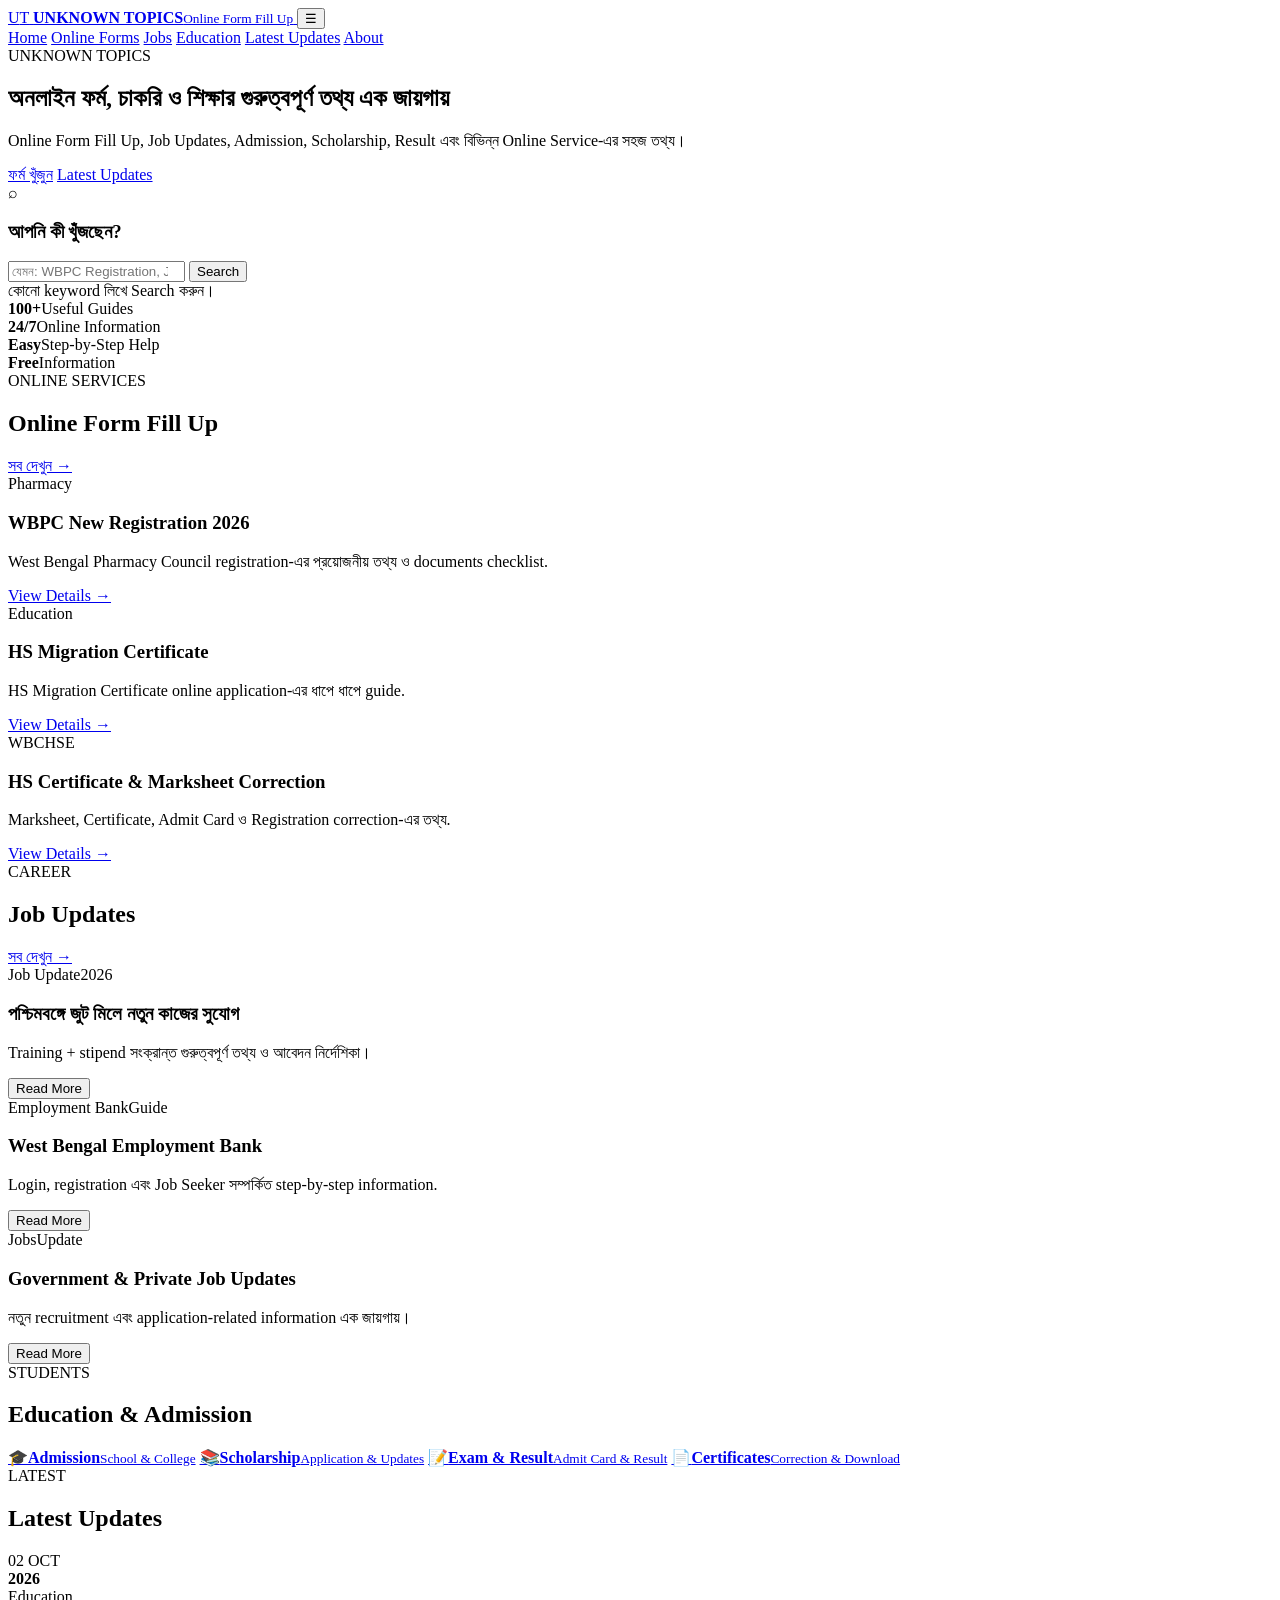
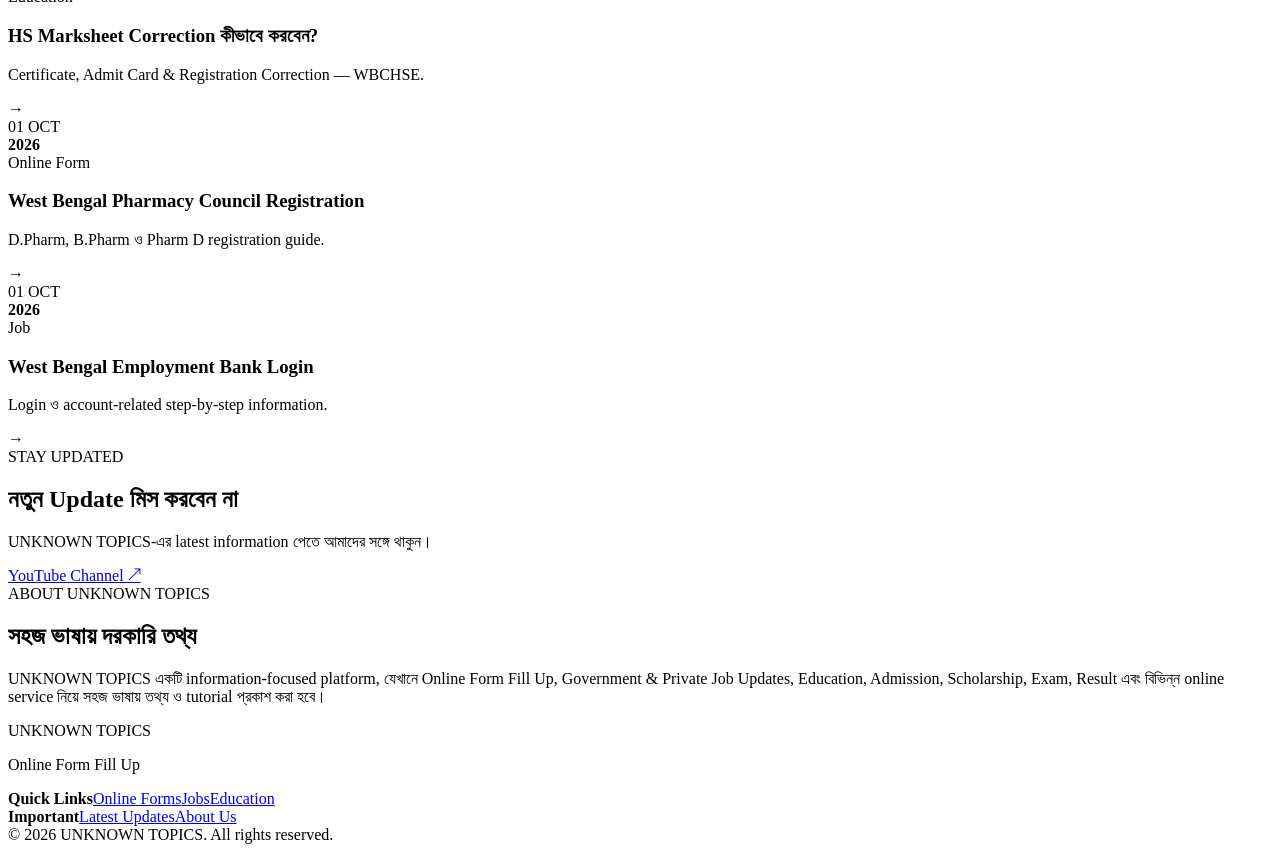
==== index.html @ d3e540f1 "Add files via upload" ====
<!DOCTYPE html>
<html lang="bn">
<head>
  <meta charset="UTF-8">
  <meta name="viewport" content="width=device-width, initial-scale=1.0">
  <meta name="description" content="UNKNOWN TOPICS - Online Form Fill Up, Job Updates, Education, Admission and Important Online Services.">
  <meta name="theme-color" content="#081426">
  <title>UNKNOWN TOPICS | Online Form Fill Up</title>
  <link rel="stylesheet" href="style.css">
</head>
<body>
  <header class="site-header">
    <div class="container nav-wrap">
      <a href="#home" class="brand">
        <span class="brand-mark">U<span>T</span></span>
        <span><strong>UNKNOWN TOPICS</strong><small>Online Form Fill Up</small></span>
      </a>
      <button class="menu-btn" id="menuBtn" aria-label="Open menu">☰</button>
      <nav id="mainNav">
        <a href="#home">Home</a>
        <a href="#forms">Online Forms</a>
        <a href="#jobs">Jobs</a>
        <a href="#education">Education</a>
        <a href="#updates">Latest Updates</a>
        <a href="#about">About</a>
      </nav>
    </div>
  </header>

  <main id="home">
    <section class="hero">
      <div class="container hero-grid">
        <div>
          <span class="eyebrow">UNKNOWN TOPICS</span>
          <h1>অনলাইন ফর্ম, চাকরি ও শিক্ষার গুরুত্বপূর্ণ তথ্য এক জায়গায়</h1>
          <p>Online Form Fill Up, Job Updates, Admission, Scholarship, Result এবং বিভিন্ন Online Service-এর সহজ তথ্য।</p>
          <div class="hero-actions">
            <a class="btn primary" href="#forms">ফর্ম খুঁজুন</a>
            <a class="btn ghost" href="#updates">Latest Updates</a>
          </div>
        </div>
        <div class="hero-card">
          <div class="search-icon">⌕</div>
          <h3>আপনি কী খুঁজছেন?</h3>
          <div class="search-box">
            <input id="searchInput" type="search" placeholder="যেমন: WBPC Registration, Job, Migration..." autocomplete="off">
            <button id="searchBtn">Search</button>
          </div>
          <div id="searchMessage" class="search-message">কোনো keyword লিখে Search করুন।</div>
        </div>
      </div>
    </section>

    <section class="stats">
      <div class="container stats-grid">
        <div><strong>100+</strong><span>Useful Guides</span></div>
        <div><strong>24/7</strong><span>Online Information</span></div>
        <div><strong>Easy</strong><span>Step-by-Step Help</span></div>
        <div><strong>Free</strong><span>Information</span></div>
      </div>
    </section>

    <section class="section" id="forms">
      <div class="container">
        <div class="section-head">
          <div><span class="eyebrow">ONLINE SERVICES</span><h2>Online Form Fill Up</h2></div>
          <a href="#updates" class="text-link">সব দেখুন →</a>
        </div>
        <div class="card-grid searchable">
          <article class="info-card" data-search="WBPC Pharmacy Registration West Bengal Registration 2026 D Pharm B Pharm Pharm D">
            <span class="tag">Pharmacy</span>
            <h3>WBPC New Registration 2026</h3>
            <p>West Bengal Pharmacy Council registration-এর প্রয়োজনীয় তথ্য ও documents checklist.</p>
            <a href="#" class="card-link">View Details →</a>
          </article>
          <article class="info-card" data-search="HS Migration Certificate Online Application WBCHSE">
            <span class="tag">Education</span>
            <h3>HS Migration Certificate</h3>
            <p>HS Migration Certificate online application-এর ধাপে ধাপে guide.</p>
            <a href="#" class="card-link">View Details →</a>
          </article>
          <article class="info-card" data-search="HS Marksheet Correction Certificate Admit Card Registration WBCHSE 2026">
            <span class="tag">WBCHSE</span>
            <h3>HS Certificate & Marksheet Correction</h3>
            <p>Marksheet, Certificate, Admit Card ও Registration correction-এর তথ্য.</p>
            <a href="#" class="card-link">View Details →</a>
          </article>
        </div>
      </div>
    </section>

    <section class="section alt" id="jobs">
      <div class="container">
        <div class="section-head">
          <div><span class="eyebrow">CAREER</span><h2>Job Updates</h2></div>
          <a href="#updates" class="text-link">সব দেখুন →</a>
        </div>
        <div class="card-grid searchable">
          <article class="job-card" data-search="Jute Mill Training Stipend West Bengal Job 2026">
            <div class="job-top"><span class="tag red">Job Update</span><span>2026</span></div>
            <h3>পশ্চিমবঙ্গে জুট মিলে নতুন কাজের সুযোগ</h3>
            <p>Training + stipend সংক্রান্ত গুরুত্বপূর্ণ তথ্য ও আবেদন নির্দেশিকা।</p>
            <button class="outline-btn">Read More</button>
          </article>
          <article class="job-card" data-search="Employment Bank Job Seeker West Bengal">
            <div class="job-top"><span class="tag red">Employment Bank</span><span>Guide</span></div>
            <h3>West Bengal Employment Bank</h3>
            <p>Login, registration এবং Job Seeker সম্পর্কিত step-by-step information.</p>
            <button class="outline-btn">Read More</button>
          </article>
          <article class="job-card" data-search="Government Private Job Update West Bengal">
            <div class="job-top"><span class="tag red">Jobs</span><span>Update</span></div>
            <h3>Government & Private Job Updates</h3>
            <p>নতুন recruitment এবং application-related information এক জায়গায়।</p>
            <button class="outline-btn">Read More</button>
          </article>
        </div>
      </div>
    </section>

    <section class="section" id="education">
      <div class="container">
        <div class="section-head">
          <div><span class="eyebrow">STUDENTS</span><h2>Education & Admission</h2></div>
        </div>
        <div class="category-grid">
          <a class="category" href="#"><span>🎓</span><b>Admission</b><small>School & College</small></a>
          <a class="category" href="#"><span>📚</span><b>Scholarship</b><small>Application & Updates</small></a>
          <a class="category" href="#"><span>📝</span><b>Exam & Result</b><small>Admit Card & Result</small></a>
          <a class="category" href="#"><span>📄</span><b>Certificates</b><small>Correction & Download</small></a>
        </div>
      </div>
    </section>

    <section class="section alt" id="updates">
      <div class="container">
        <div class="section-head">
          <div><span class="eyebrow">LATEST</span><h2>Latest Updates</h2></div>
        </div>
        <div id="updateList" class="update-list">
          <article class="update-item" data-search="HS Marksheet Correction WBCHSE 2026">
            <span class="date">02 OCT<br><b>2026</b></span>
            <div><span class="tag">Education</span><h3>HS Marksheet Correction কীভাবে করবেন?</h3><p>Certificate, Admit Card & Registration Correction — WBCHSE.</p></div>
            <span class="arrow">→</span>
          </article>
          <article class="update-item" data-search="WBPC Pharmacy Registration 2026">
            <span class="date">01 OCT<br><b>2026</b></span>
            <div><span class="tag">Online Form</span><h3>West Bengal Pharmacy Council Registration</h3><p>D.Pharm, B.Pharm ও Pharm D registration guide.</p></div>
            <span class="arrow">→</span>
          </article>
          <article class="update-item" data-search="Employment Bank West Bengal Login">
            <span class="date">01 OCT<br><b>2026</b></span>
            <div><span class="tag">Job</span><h3>West Bengal Employment Bank Login</h3><p>Login ও account-related step-by-step information.</p></div>
            <span class="arrow">→</span>
          </article>
        </div>
      </div>
    </section>

    <section class="cta">
      <div class="container cta-inner">
        <div><span class="eyebrow">STAY UPDATED</span><h2>নতুন Update মিস করবেন না</h2><p>UNKNOWN TOPICS-এর latest information পেতে আমাদের সঙ্গে থাকুন।</p></div>
        <a class="btn primary" href="https://www.youtube.com/" target="_blank" rel="noopener">YouTube Channel ↗</a>
      </div>
    </section>

    <section class="section" id="about">
      <div class="container about">
        <div><span class="eyebrow">ABOUT UNKNOWN TOPICS</span><h2>সহজ ভাষায় দরকারি তথ্য</h2></div>
        <p>UNKNOWN TOPICS একটি information-focused platform, যেখানে Online Form Fill Up, Government & Private Job Updates, Education, Admission, Scholarship, Exam, Result এবং বিভিন্ন online service নিয়ে সহজ ভাষায় তথ্য ও tutorial প্রকাশ করা হবে।</p>
      </div>
    </section>
  </main>

  <footer>
    <div class="container footer-grid">
      <div><div class="footer-brand">UNKNOWN TOPICS</div><p>Online Form Fill Up</p></div>
      <div><b>Quick Links</b><a href="#forms">Online Forms</a><a href="#jobs">Jobs</a><a href="#education">Education</a></div>
      <div><b>Important</b><a href="#updates">Latest Updates</a><a href="#about">About Us</a></div>
    </div>
    <div class="copyright">© 2026 UNKNOWN TOPICS. All rights reserved.</div>
  </footer>

  <script src="script.js"></script>
</body>
</html>
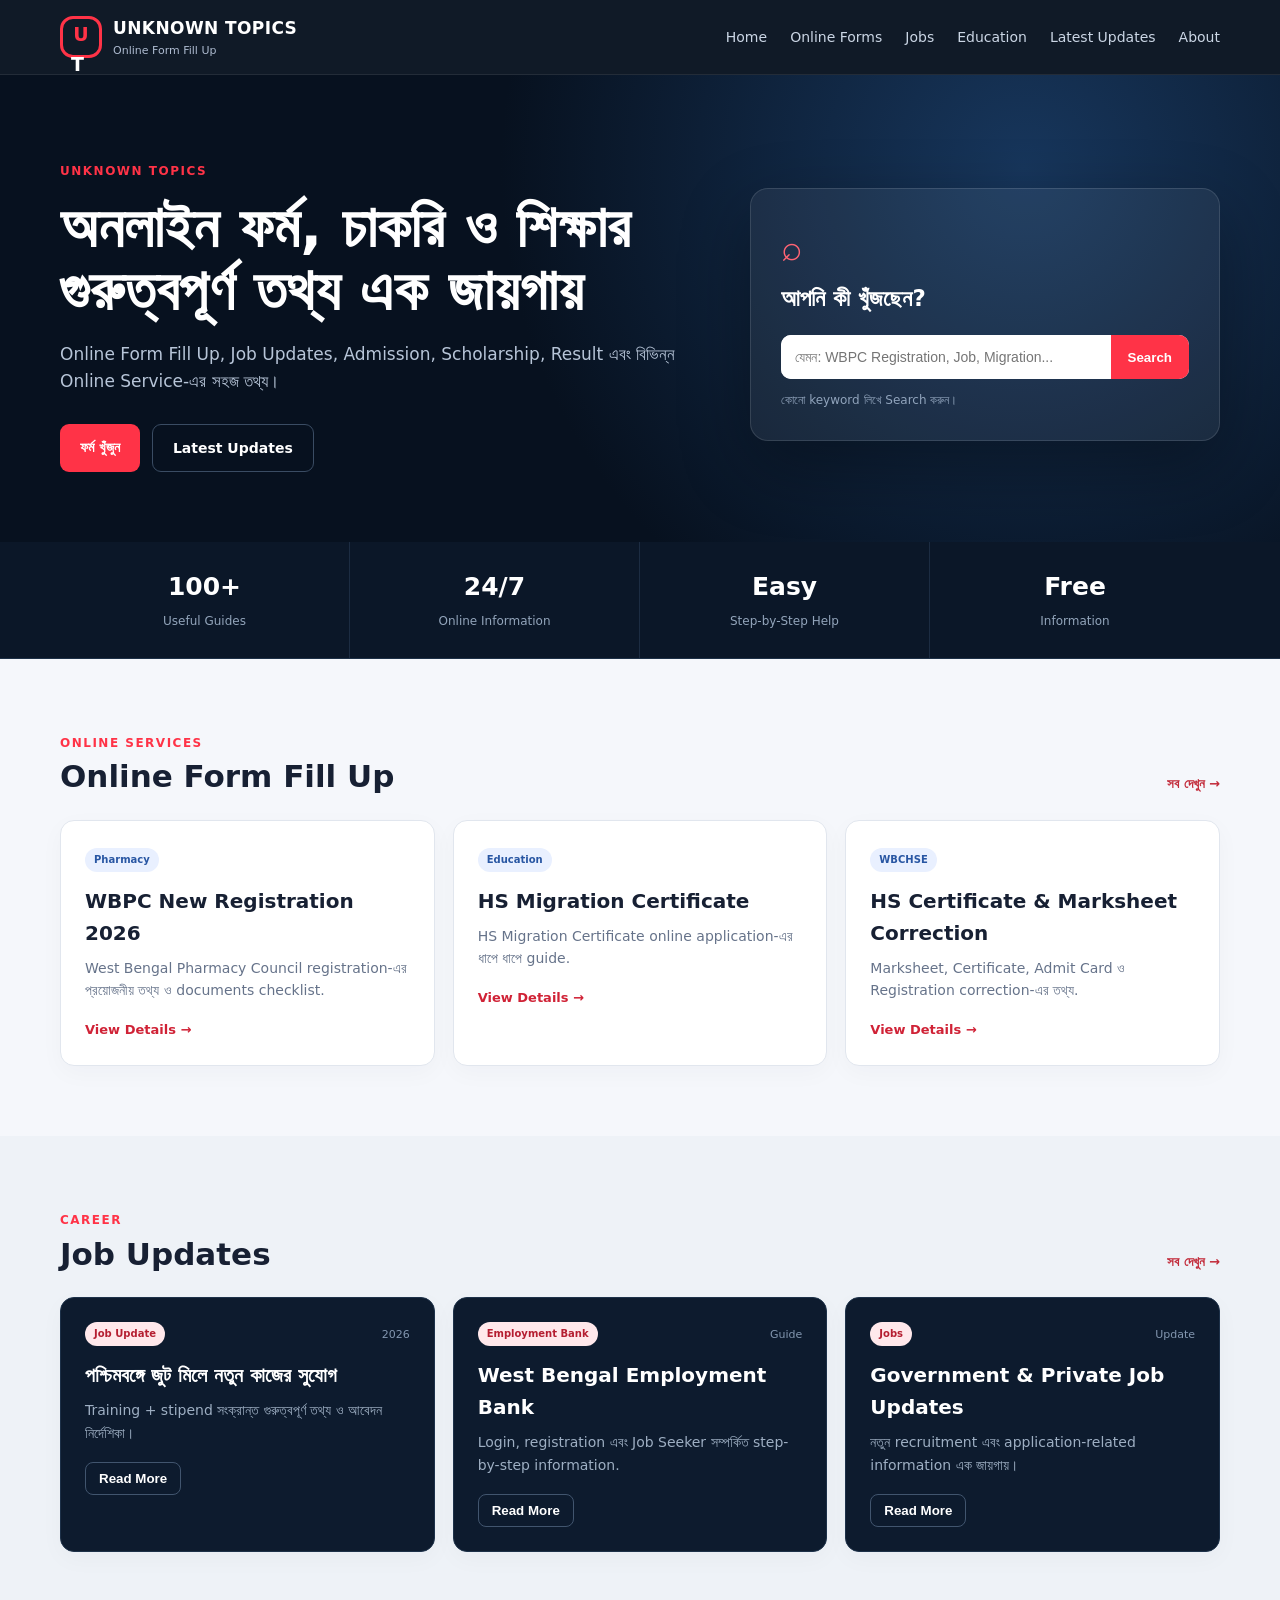
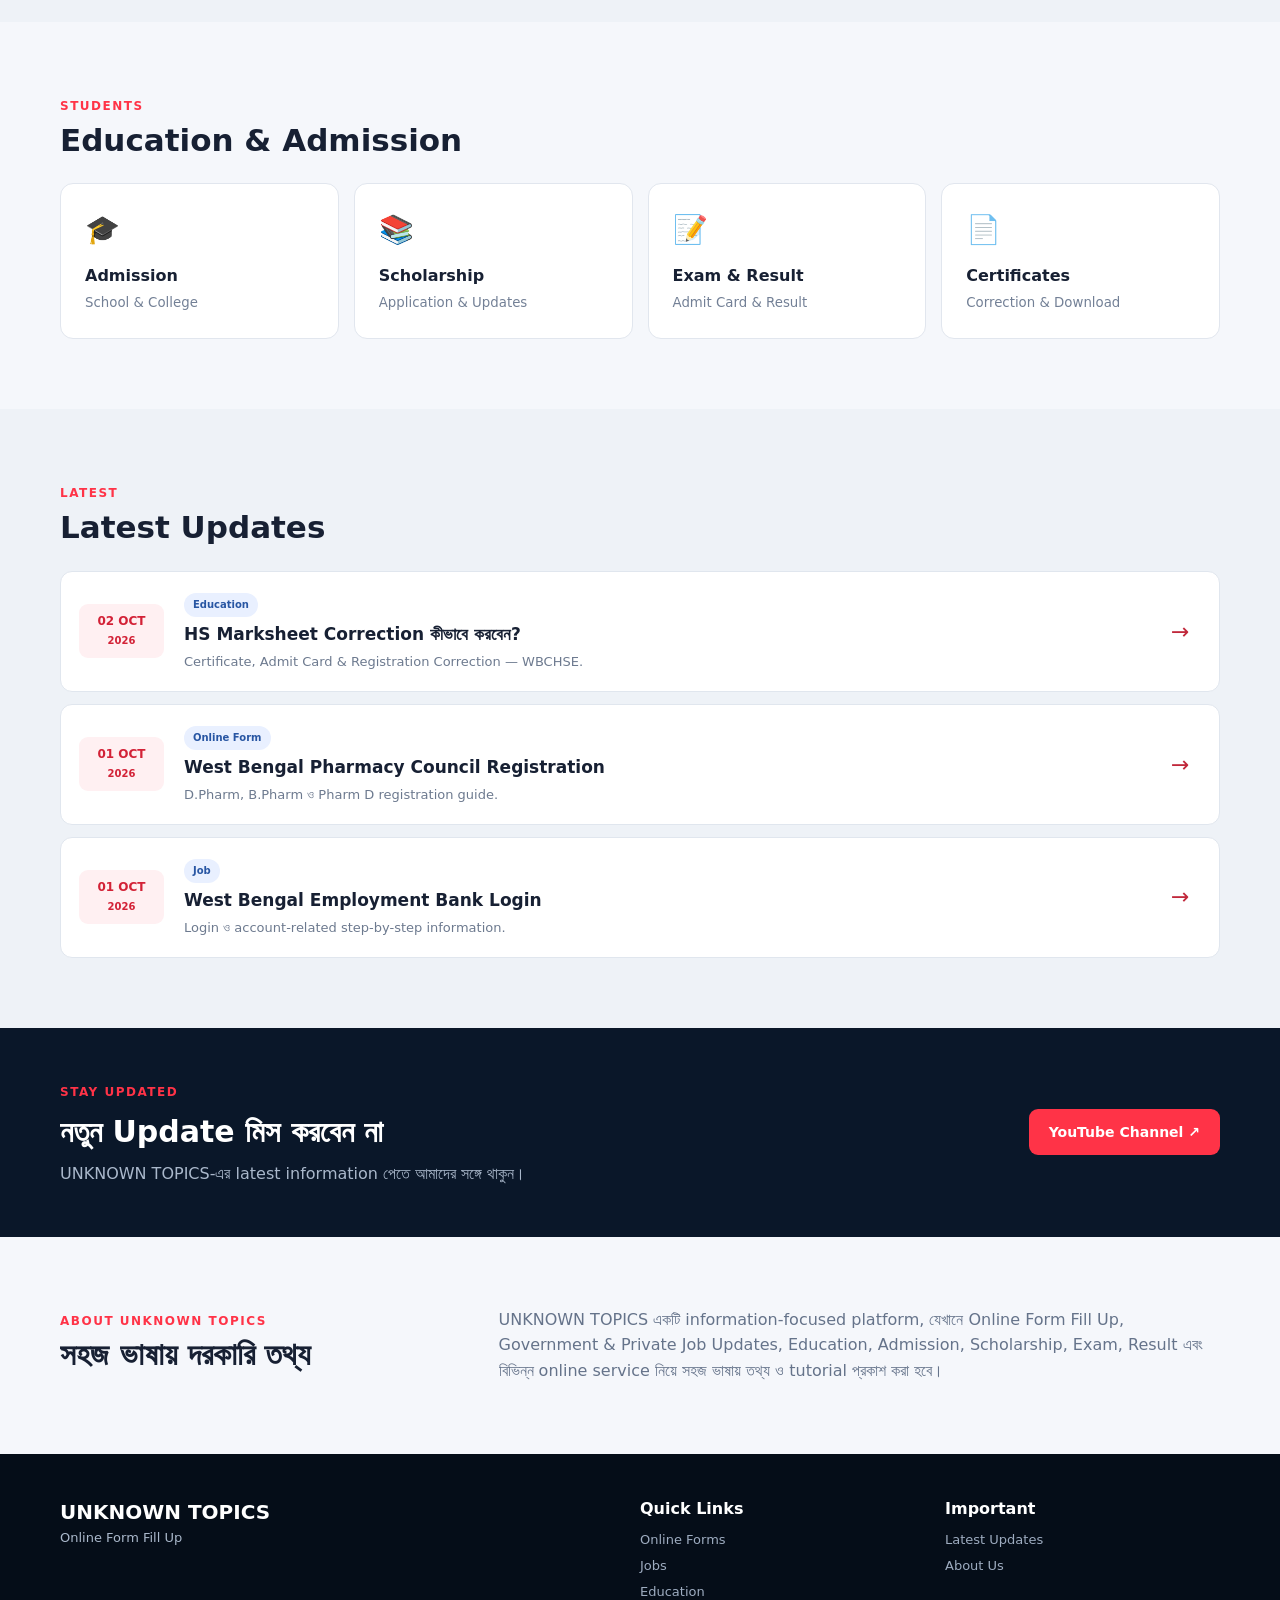
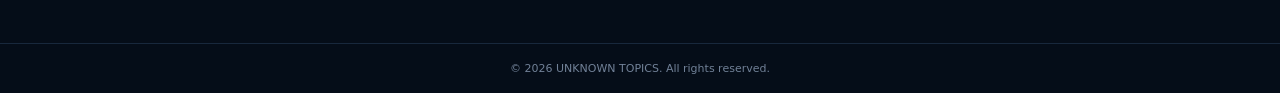
==== commit 6b358c74: "Update link in info-card to point to wbpc.html" ====
--- a/index.html
+++ b/index.html
@@ -71,7 +71,7 @@
             <span class="tag">Pharmacy</span>
             <h3>WBPC New Registration 2026</h3>
             <p>West Bengal Pharmacy Council registration-এর প্রয়োজনীয় তথ্য ও documents checklist.</p>
-            <a href="#" class="card-link">View Details →</a>
+            <a href="wbpc.html" class="card-link">View Details →</a>
           </article>
           <article class="info-card" data-search="HS Migration Certificate Online Application WBCHSE">
             <span class="tag">Education</span>
--- a/style.css
+++ b/style.css
@@ -0,0 +1 @@
+*{box-sizing:border-box;margin:0;padding:0} :root{--bg:#07111f;--panel:#0d1b2e;--text:#f5f8ff;--muted:#a9b7ca;--accent:#ff3347;--max:1160px} html{scroll-behavior:smooth} body{font-family:system-ui,-apple-system,BlinkMacSystemFont,"Segoe UI","Noto Sans Bengali",sans-serif;background:#f5f7fb;color:#172033;line-height:1.6}.container{width:min(var(--max),92%);margin:auto}.site-header{position:sticky;top:0;z-index:50;background:rgba(7,17,31,.96);backdrop-filter:blur(14px);border-bottom:1px solid rgba(255,255,255,.08)}.nav-wrap{min-height:74px;display:flex;align-items:center;justify-content:space-between;gap:25px}.brand{display:flex;align-items:center;gap:11px;color:#fff;text-decoration:none}.brand strong{display:block;font-size:17px;letter-spacing:.4px}.brand small{display:block;color:#aebbd0;font-size:11px}.brand-mark{width:42px;height:42px;border:3px solid var(--accent);border-radius:13px;display:grid;place-items:center;font-weight:900;font-size:19px;color:var(--accent)}.brand-mark span{color:#fff;margin-left:-7px}nav{display:flex;gap:23px}nav a{color:#cbd6e5;text-decoration:none;font-size:14px}nav a:hover{color:#fff}.menu-btn{display:none;background:none;border:0;color:#fff;font-size:27px}.hero{background:radial-gradient(circle at 80% 20%,#17365c 0,#07111f 48%);color:#fff;padding:82px 0 70px}.hero-grid{display:grid;grid-template-columns:1.15fr .85fr;gap:55px;align-items:center}.eyebrow{color:var(--accent);font-weight:800;letter-spacing:1.5px;font-size:12px}.hero h1{font-size:clamp(34px,5vw,58px);line-height:1.1;margin:13px 0 18px;max-width:720px}.hero p{color:#b7c5d8;max-width:650px;font-size:17px}.hero-actions{display:flex;gap:12px;margin-top:28px}.btn{display:inline-block;text-decoration:none;padding:12px 20px;border-radius:9px;font-weight:750;font-size:14px}.primary{background:var(--accent);color:#fff}.ghost{border:1px solid #3a4c63;color:#fff}.hero-card{background:rgba(255,255,255,.06);border:1px solid rgba(255,255,255,.12);padding:30px;border-radius:18px;box-shadow:0 25px 70px #0005}.search-icon{font-size:36px;color:#ff6474}.hero-card h3{font-size:23px;margin:4px 0 18px}.search-box{display:flex;background:#fff;border-radius:10px;overflow:hidden}.search-box input{flex:1;border:0;padding:14px;font-size:14px;outline:0;min-width:0}.search-box button{border:0;background:var(--accent);color:#fff;padding:0 17px;font-weight:700}.search-message{font-size:12px;color:#91a4bc;margin-top:12px}.stats{background:#0b1728;color:#fff;border-bottom:1px solid #1d3047}.stats-grid{display:grid;grid-template-columns:repeat(4,1fr)}.stats-grid div{padding:25px;border-right:1px solid #1c2c42;text-align:center}.stats-grid div:last-child{border:0}.stats-grid strong{display:block;font-size:25px}.stats-grid span{font-size:12px;color:#93a5bb}.section{padding:70px 0}.section.alt{background:#eef2f7}.section-head{display:flex;align-items:end;justify-content:space-between;margin-bottom:25px}.section h2{font-size:31px;line-height:1.15;margin-top:5px}.text-link{color:#c22b3a;text-decoration:none;font-weight:700;font-size:13px}.card-grid{display:grid;grid-template-columns:repeat(3,1fr);gap:18px}.info-card,.job-card{background:#fff;border:1px solid #e1e6ee;border-radius:14px;padding:24px;box-shadow:0 7px 25px #10233b08}.info-card h3,.job-card h3{font-size:20px;margin:13px 0 8px}.info-card p,.job-card p{color:#66738a;font-size:14px}.tag{display:inline-block;background:#e9f0ff;color:#2856a3;padding:4px 9px;border-radius:999px;font-size:10px;font-weight:800}.tag.red{background:#ffe8eb;color:#b51e31}.card-link{display:inline-block;margin-top:18px;color:#d02236;font-weight:750;text-decoration:none;font-size:13px}.job-card{background:var(--panel);color:#fff;border-color:#1d3149}.job-card p{color:#9eafc3}.job-top{display:flex;justify-content:space-between;align-items:center;color:#8397b0;font-size:11px}.outline-btn{margin-top:18px;background:transparent;border:1px solid #41556e;color:#fff;border-radius:8px;padding:8px 13px;font-weight:700}.category-grid{display:grid;grid-template-columns:repeat(4,1fr);gap:15px}.category{background:#fff;border:1px solid #e1e6ee;border-radius:13px;padding:24px;text-decoration:none;color:#172033;transition:.2s}.category:hover{transform:translateY(-3px);box-shadow:0 12px 30px #17203312}.category span{font-size:28px;display:block;margin-bottom:10px}.category b{display:block}.category small{color:#738096}.update-list{display:grid;gap:12px}.update-item{display:grid;grid-template-columns:85px 1fr 30px;gap:20px;align-items:center;background:#fff;border:1px solid #e0e6ee;padding:18px;border-radius:12px}.date{font-size:12px;color:#d32237;font-weight:800;text-align:center;background:#fff0f2;border-radius:9px;padding:8px}.date b{font-size:10px}.update-item h3{font-size:17px;margin:4px 0}.update-item p{font-size:13px;color:#6d7a8f}.arrow{font-size:22px;color:#c1283b}.cta{background:#0a1729;color:#fff;padding:50px 0}.cta-inner{display:flex;justify-content:space-between;align-items:center;gap:30px}.cta h2{font-size:30px;margin:5px 0}.cta p{color:#aab8cb}.about{display:grid;grid-template-columns:.7fr 1.3fr;gap:50px}.about p{color:#65738a;font-size:16px}footer{background:#050d18;color:#aab8cb;padding:42px 0 0}.footer-grid{display:grid;grid-template-columns:2fr 1fr 1fr;gap:30px;padding-bottom:35px}.footer-brand{color:#fff;font-weight:900;font-size:20px}.footer-grid p{font-size:13px}.footer-grid b{display:block;color:#fff;margin-bottom:9px}.footer-grid a{display:block;color:#9eacc0;text-decoration:none;font-size:13px;margin:5px 0}.copyright{text-align:center;border-top:1px solid #18283c;padding:16px;font-size:11px;color:#718197}.hidden{display:none!important}@media(max-width:850px){nav{position:absolute;left:4%;right:4%;top:68px;background:#0a1729;border:1px solid #1b2e45;border-radius:12px;padding:13px;display:none;flex-direction:column;gap:0;box-shadow:0 20px 50px #0008}nav.open{display:flex}nav a{padding:11px}.menu-btn{display:block}.hero-grid{grid-template-columns:1fr}.hero{padding:58px 0}.stats-grid{grid-template-columns:repeat(2,1fr)}.stats-grid div:nth-child(2){border-right:0}.card-grid{grid-template-columns:1fr}.category-grid{grid-template-columns:repeat(2,1fr)}.about{grid-template-columns:1fr;gap:15px}.cta-inner{flex-direction:column;align-items:flex-start}.footer-grid{grid-template-columns:1fr 1fr}}@media(max-width:520px){.hero h1{font-size:36px}.hero p{font-size:15px}.section{padding:52px 0}.section h2{font-size:27px}.category-grid{grid-template-columns:1fr 1fr}.update-item{grid-template-columns:62px 1fr}.update-item .arrow{display:none}.search-box{flex-direction:column;background:transparent;gap:8px}.search-box input,.search-box button{height:45px;border-radius:8px}.search-box button{padding:0}.footer-grid{grid-template-columns:1fr}.hero-card{padding:22px}}
